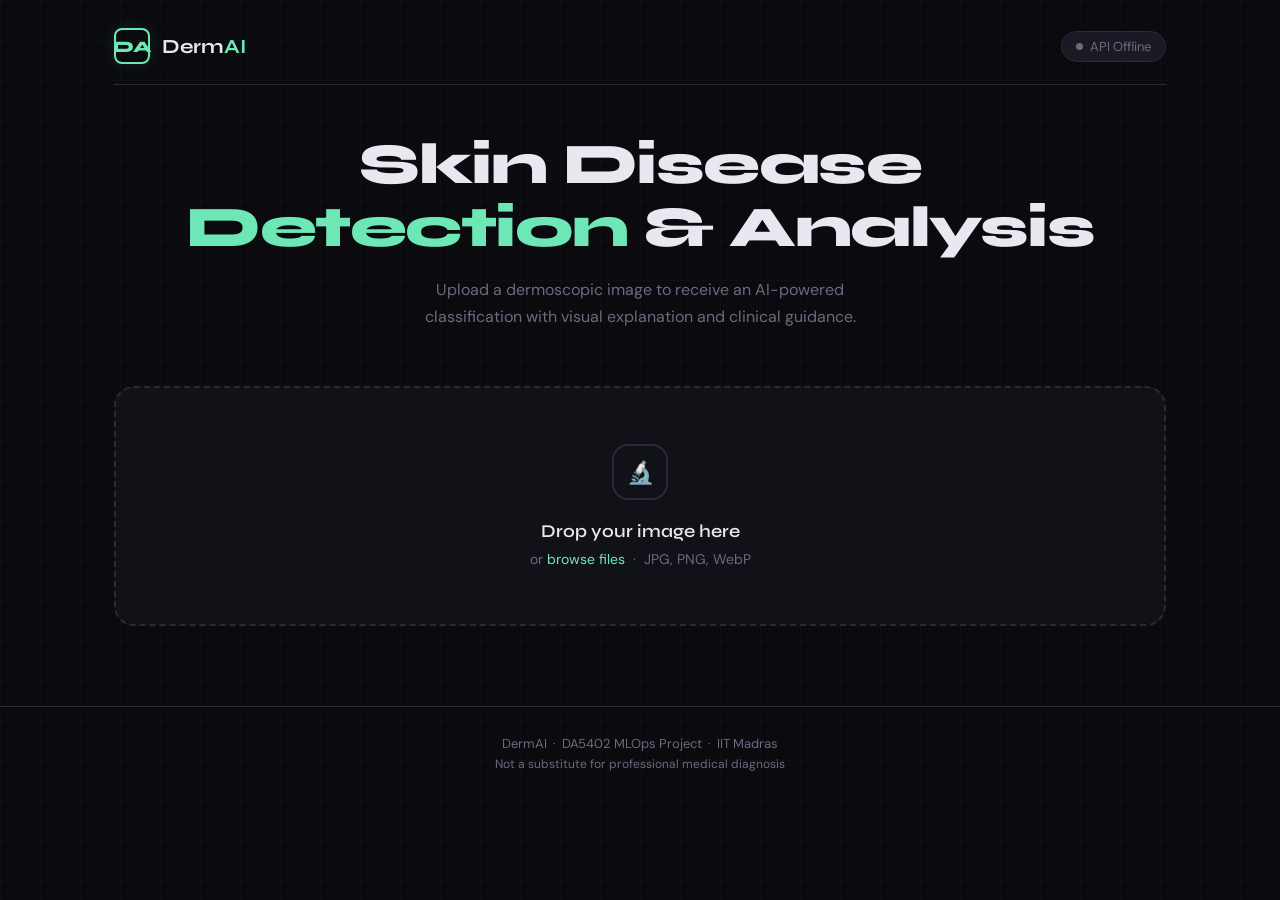
==== src/api/frontend/index.html @ e8754f30 "Added fronted + backend written with fastapi + prometheus metric setup + logic avoids mlflow served " ====
<!DOCTYPE html>
<html lang="en">
<head>
<meta charset="UTF-8"/>
<meta name="viewport" content="width=device-width, initial-scale=1.0"/>
<title>DermAI — Skin Disease Detection</title>
<link href="https://fonts.googleapis.com/css2?family=Syne:wght@400;500;600;700;800&family=DM+Sans:ital,wght@0,300;0,400;0,500;1,300&display=swap" rel="stylesheet"/>
<link rel="stylesheet" href="style.css">
</head>
<body>
<div class="container">
  <!-- header -->
  <header>
    <div class="logo">
      <div class="logo-mark">DA</div>
      <div class="logo-text">Derm<span>AI</span></div>
    </div>
    <div class="status-pill">
      <div class="status-dot" id="statusDot"></div>
      <span id="statusText">Checking...</span>
    </div>
  </header>

  <!-- hero -->
  <div class="hero">
    <h1>Skin Disease<br/><em>Detection</em> & Analysis</h1>
    <p>Upload a dermoscopic image to receive an AI-powered classification with visual explanation and clinical guidance.</p>
  </div>

  <!-- upload section -->
  <div class="upload-section" id="uploadSection">
    <div class="upload-zone" id="dropZone">
      <input type="file" id="fileInput" accept="image/*"/>
      <div class="upload-icon">🔬</div>
      <h3>Drop your image here</h3>
      <p>or <span class="browse" onclick="document.getElementById('fileInput').click()">browse files</span> &nbsp;·&nbsp; JPG, PNG, WebP</p>
    </div>

    <div class="preview-wrap" id="previewWrap">
      <img id="previewImg" class="preview-img" src="" alt="Preview"/>
      <div class="preview-info">
        <h4 id="fileName">image.jpg</h4>
        <p id="fileSize">—</p>
        <div style="display:flex;gap:10px;flex-wrap:wrap">
          <button class="btn btn-primary" id="analyzeBtn" onclick="runAnalysis()">
            <span>Analyze Image</span>
          </button>
          <button class="btn btn-ghost btn-sm" onclick="resetAll()">Clear</button>
        </div>
      </div>
    </div>
  </div>

  <!-- spinner -->
  <div class="spinner-wrap" id="spinnerWrap">
    <div class="spinner"></div>
    <p id="spinnerMsg">Running inference...</p>
  </div>

  <!-- error -->
  <div class="error-box" id="errorBox"></div>

  <!-- results -->
  <div class="results" id="results">

    <div class="results-grid">
      <!-- images -->
      <div class="card">
        <div class="card-label">Visual Explanation</div>
        <div class="img-row">
          <div class="img-box">
            <span>Original</span>
            <img id="origImg" src="" alt="Original"/>
          </div>
          <div class="img-box">
            <span>Grad-CAM</span>
            <img id="gradcamImg" src="" alt="Grad-CAM"/>
          </div>
        </div>
      </div>

      <!-- prediction -->
      <div class="card">
        <div class="card-label">Prediction</div>
        <div class="pred-class" id="predClass">—</div>
        <div id="riskBadge" class="risk-badge">—</div>
        <div class="conf-bars" id="confBars"></div>
        <div style="margin-top:16px;font-size:12px;color:var(--muted)" id="inferTime"></div>
      </div>
    </div>

    <div class="results-grid">
      <!-- symptoms -->
      <div class="card">
        <div class="card-label">Common Symptoms</div>
        <ul class="symptom-list" id="symptoms"></ul>
      </div>

      <!-- advisory -->
      <div class="card">
        <div class="card-label">Advisory & Sources</div>
        <div class="advisory-text" id="advisory"></div>
        <div class="sources" id="sources"></div>
      </div>
    </div>

    <!-- disclaimer -->
    <div class="disclaimer">
      ⚠️ <strong>Medical Disclaimer:</strong> <span id="disclaimer"></span>
    </div>

    <!-- feedback -->
    <div class="feedback-bar" id="feedbackBar">
      <p>Was this prediction helpful or accurate?</p>
      <div class="feedback-btns">
        <button class="btn-feedback" id="thumbUp"   onclick="submitFeedback('thumbs_up')">👍 Yes</button>
        <button class="btn-feedback" id="thumbDown" onclick="submitFeedback('thumbs_down')">👎 No</button>
      </div>
      <div class="feedback-thanks" id="feedbackThanks">✓ Thank you for your feedback</div>
    </div>

    <!-- reset -->
    <div class="reset-row">
      <button class="btn btn-ghost" onclick="resetAll()">← Analyze Another Image</button>
    </div>

  </div><!-- /results -->

</div><!-- /container -->

<footer>
  DermAI &nbsp;·&nbsp; DA5402 MLOps Project &nbsp;·&nbsp; IIT Madras<br/>
  <span style="font-size:12px;margin-top:4px;display:block">Not a substitute for professional medical diagnosis</span>
</footer>

<script>
const API = (window.API_URL || 'http://127.0.0.1:8000').replace(/\/$/, '');

let currentPredictionId = null;
let currentFile         = null;

// ── status check ──────────────────────────────────────────────────────────────
async function checkStatus() {
  const dot  = document.getElementById('statusDot');
  const text = document.getElementById('statusText');
  try {
    const res = await fetch(`${API}/ready`, { signal: AbortSignal.timeout(3000) });
    if (res.ok) {
      dot.className  = 'status-dot online';
      text.textContent = 'API Ready';
    } else {
      dot.className  = 'status-dot';
      text.textContent = 'Model Loading...';
    }
  } catch {
    dot.className  = 'status-dot';
    text.textContent = 'API Offline';
  }
}
checkStatus();
setInterval(checkStatus, 15000);

// ── drag & drop ───────────────────────────────────────────────────────────────
const dropZone = document.getElementById('dropZone');

dropZone.addEventListener('dragover', e => { e.preventDefault(); dropZone.classList.add('drag-over'); });
dropZone.addEventListener('dragleave', () => dropZone.classList.remove('drag-over'));
dropZone.addEventListener('drop', e => {
  e.preventDefault();
  dropZone.classList.remove('drag-over');
  const file = e.dataTransfer.files[0];
  if (file && file.type.startsWith('image/')) handleFile(file);
});
dropZone.addEventListener('click', () => document.getElementById('fileInput').click());
document.getElementById('fileInput').addEventListener('change', e => {
  if (e.target.files[0]) handleFile(e.target.files[0]);
});

function handleFile(file) {
  currentFile = file;
  const reader = new FileReader();
  reader.onload = ev => {
    document.getElementById('previewImg').src = ev.target.result;
    document.getElementById('origImg').src    = ev.target.result;
  };
  reader.readAsDataURL(file);

  document.getElementById('fileName').textContent = file.name;
  document.getElementById('fileSize').textContent = `${(file.size / 1024).toFixed(1)} KB · ${file.type}`;

  show('previewWrap', 'flex');
  hide('dropZone');
  hide('results');
  hide('errorBox');
}

// ── analysis ──────────────────────────────────────────────────────────────────
async function runAnalysis() {
  if (!currentFile) return;

  const btn = document.getElementById('analyzeBtn');
  btn.disabled = true;
  btn.querySelector('span').textContent = 'Analyzing...';

  hide('results');
  hide('errorBox');
  show('spinnerWrap', 'flex');
  spinMsg('Preprocessing image...');

  try {
    const formData = new FormData();
    formData.append('file', currentFile);

    spinMsg('Running inference...');
    const res  = await fetch(`${API}/predict`, { method: 'POST', body: formData });

    if (!res.ok) {
      const err = await res.json().catch(() => ({ detail: res.statusText }));
      throw new Error(err.detail || `Server error ${res.status}`);
    }

    spinMsg('Generating Grad-CAM...');
    const data = await res.json();

    renderResults(data);

  } catch (err) {
    showError(err.message || 'An unexpected error occurred.');
  } finally {
    hide('spinnerWrap');
    btn.disabled = false;
    btn.querySelector('span').textContent = 'Analyze Image';
  }
}

function renderResults(d) {
  currentPredictionId = d.prediction_id;

  // images
  document.getElementById('gradcamImg').src = d.gradcam_image || '';

  // prediction
  document.getElementById('predClass').textContent = d.display_name;

  const rb = document.getElementById('riskBadge');
  const icons = { HIGH: '🔴', MEDIUM: '🟡', LOW: '🟢' };
  rb.className  = `risk-badge risk-${d.risk_level}`;
  rb.textContent = `${icons[d.risk_level] || ''} ${d.risk_level} RISK`;

  // confidence bars
  const scores = Object.entries(d.all_scores).sort((a,b) => b[1]-a[1]);
  const topCls = d.predicted_class;
  document.getElementById('confBars').innerHTML = scores.map(([cls, val]) => `
    <div class="conf-row">
      <span class="cls-name">${cls}</span>
      <div class="conf-track">
        <div class="conf-fill ${cls === topCls ? 'top' : ''}" style="width:${Math.round(val*100)}%"></div>
      </div>
      <span class="conf-val">${(val*100).toFixed(1)}%</span>
    </div>`).join('');

  // inference time
  document.getElementById('inferTime').textContent =
    `Inference: ${d.inference_ms}ms · Total: ${d.total_ms}ms`;

  // symptoms
  document.getElementById('symptoms').innerHTML =
    d.symptoms.map(s => `<li>${s}</li>`).join('');

  // advisory
  document.getElementById('advisory').textContent = d.advisory;

  // sources
  document.getElementById('sources').innerHTML =
    d.sources.map(s => `<a href="${s.url}" target="_blank" class="source-link">↗ ${s.name}</a>`).join('');

  // disclaimer
  document.getElementById('disclaimer').textContent = d.disclaimer;

  // reset feedback state
  document.getElementById('thumbUp').className   = 'btn-feedback';
  document.getElementById('thumbDown').className = 'btn-feedback';
  document.getElementById('thumbUp').disabled    = false;
  document.getElementById('thumbDown').disabled  = false;
  hide('feedbackThanks');

  show('results', 'block');
  document.getElementById('results').scrollIntoView({ behavior: 'smooth', block: 'start' });
}

// ── feedback ──────────────────────────────────────────────────────────────────
async function submitFeedback(vote) {
  if (!currentPredictionId) return;

  document.getElementById('thumbUp').disabled   = true;
  document.getElementById('thumbDown').disabled = true;

  if (vote === 'thumbs_up')
    document.getElementById('thumbUp').classList.add('active-up');
  else
    document.getElementById('thumbDown').classList.add('active-down');

  try {
    await fetch(`${API}/feedback`, {
      method : 'POST',
      headers: { 'Content-Type': 'application/json' },
      body   : JSON.stringify({ prediction_id: currentPredictionId, vote }),
    });
    show('feedbackThanks', 'flex');
  } catch {
    // silent fail — feedback is non-critical
  }
}

// ── utils ─────────────────────────────────────────────────────────────────────
function resetAll() {
  currentFile         = null;
  currentPredictionId = null;
  document.getElementById('fileInput').value = '';
  show('dropZone', 'flex');
  hide('previewWrap');
  hide('spinnerWrap');
  hide('results');
  hide('errorBox');
}

function show(id, display = 'block') {
  document.getElementById(id).style.display = display;
}

function hide(id) {
  document.getElementById(id).style.display = 'none';
}

function spinMsg(msg) {
  document.getElementById('spinnerMsg').textContent = msg;
}

function showError(msg) {
  const box = document.getElementById('errorBox');
  box.textContent = `Error: ${msg}`;
  box.style.display = 'block';
}
</script>
</body>
</html>
---- src/api/frontend/style.css ----
:root {
  --bg:         #0a0a0f;
  --surface:    #111118;
  --surface2:   #1a1a24;
  --border:     #2a2a3a;
  --accent:     #6ee7b7;
  --accent2:    #34d399;
  --danger:     #f87171;
  --warn:       #fbbf24;
  --safe:       #6ee7b7;
  --text:       #e8e8f0;
  --muted:      #6b6b80;
  --glow:       rgba(110,231,183,0.12);
}

*{margin:0;padding:0;box-sizing:border-box}

body {
  background: var(--bg);
  color: var(--text);
  font-family: 'DM Sans', sans-serif;
  font-size: 15px;
  min-height: 100vh;
  overflow-x: hidden;
}

/* grid background */
body::before {
  content: '';
  position: fixed;
  inset: 0;
  background-image:
    linear-gradient(rgba(110,231,183,0.03) 1px, transparent 1px),
    linear-gradient(90deg, rgba(110,231,183,0.03) 1px, transparent 1px);
  background-size: 40px 40px;
  pointer-events: none;
  z-index: 0;
}

/* ── layout ── */
.container { max-width: 1100px; margin: 0 auto; padding: 0 24px; position: relative; z-index: 1; }

header {
  padding: 28px 0 20px;
  border-bottom: 1px solid var(--border);
  margin-bottom: 48px;
  display: flex;
  align-items: center;
  justify-content: space-between;
}

.logo {
  display: flex;
  align-items: center;
  gap: 12px;
}

.logo-mark {
  width: 36px; height: 36px;
  border: 2px solid var(--accent);
  border-radius: 8px;
  display: flex; align-items: center; justify-content: center;
  font-family: 'Syne', sans-serif;
  font-weight: 800;
  font-size: 16px;
  color: var(--accent);
  box-shadow: 0 0 16px var(--glow);
}

.logo-text {
  font-family: 'Syne', sans-serif;
  font-size: 20px;
  font-weight: 700;
  letter-spacing: -0.3px;
}

.logo-text span { color: var(--accent); }

.status-pill {
  display: flex; align-items: center; gap: 7px;
  background: var(--surface2);
  border: 1px solid var(--border);
  padding: 6px 14px;
  border-radius: 100px;
  font-size: 13px;
  color: var(--muted);
}

.status-dot {
  width: 7px; height: 7px;
  border-radius: 50%;
  background: var(--muted);
  transition: background 0.3s, box-shadow 0.3s;
}
.status-dot.online { background: var(--accent); box-shadow: 0 0 8px var(--accent); }

/* ── hero ── */
.hero {
  text-align: center;
  margin-bottom: 56px;
  animation: fadeUp 0.6s ease both;
}

.hero h1 {
  font-family: 'Syne', sans-serif;
  font-size: clamp(2rem, 5vw, 3.6rem);
  font-weight: 800;
  line-height: 1.1;
  letter-spacing: -1.5px;
  margin-bottom: 16px;
}

.hero h1 em {
  font-style: normal;
  color: var(--accent);
}

.hero p {
  color: var(--muted);
  font-size: 16px;
  max-width: 500px;
  margin: 0 auto;
  line-height: 1.7;
}

/* ── upload zone ── */
.upload-section {
  animation: fadeUp 0.6s 0.1s ease both;
}

.upload-zone {
  border: 2px dashed var(--border);
  border-radius: 20px;
  padding: 56px 32px;
  text-align: center;
  cursor: pointer;
  transition: border-color 0.25s, background 0.25s, transform 0.2s;
  position: relative;
  overflow: hidden;
  background: var(--surface);
}

.upload-zone:hover, .upload-zone.drag-over {
  border-color: var(--accent);
  background: rgba(110,231,183,0.04);
  transform: translateY(-2px);
}

.upload-zone input { display: none; }

.upload-icon {
  width: 56px; height: 56px;
  border: 2px solid var(--border);
  border-radius: 16px;
  display: flex; align-items: center; justify-content: center;
  margin: 0 auto 20px;
  font-size: 22px;
  transition: border-color 0.25s, box-shadow 0.25s;
}

.upload-zone:hover .upload-icon {
  border-color: var(--accent);
  box-shadow: 0 0 20px var(--glow);
}

.upload-zone h3 {
  font-family: 'Syne', sans-serif;
  font-size: 18px;
  font-weight: 600;
  margin-bottom: 8px;
}

.upload-zone p { color: var(--muted); font-size: 14px; }

.upload-zone .browse { color: var(--accent); cursor: pointer; }

/* preview strip */
.preview-wrap {
  display: none;
  gap: 16px;
  align-items: flex-start;
  padding: 20px;
  background: var(--surface);
  border: 1px solid var(--border);
  border-radius: 20px;
}

.preview-img {
  width: 140px; height: 140px;
  object-fit: cover;
  border-radius: 12px;
  flex-shrink: 0;
}

.preview-info { flex: 1; }
.preview-info h4 { font-family: 'Syne', sans-serif; font-size: 15px; font-weight: 600; margin-bottom: 4px; }
.preview-info p  { color: var(--muted); font-size: 13px; margin-bottom: 16px; }

.btn {
  display: inline-flex; align-items: center; gap: 8px;
  padding: 10px 22px;
  border-radius: 10px;
  border: none; cursor: pointer;
  font-family: 'DM Sans', sans-serif;
  font-size: 14px; font-weight: 500;
  transition: all 0.2s;
}

.btn-primary {
  background: var(--accent);
  color: #0a0a0f;
}
.btn-primary:hover { background: var(--accent2); transform: translateY(-1px); box-shadow: 0 4px 16px rgba(110,231,183,0.3); }
.btn-primary:disabled { opacity: 0.5; cursor: not-allowed; transform: none; }

.btn-ghost {
  background: transparent;
  border: 1px solid var(--border);
  color: var(--muted);
}
.btn-ghost:hover { border-color: var(--text); color: var(--text); }

.btn-sm { padding: 7px 14px; font-size: 13px; }

/* ── spinner ── */
.spinner-wrap {
  display: none;
  flex-direction: column;
  align-items: center;
  gap: 16px;
  padding: 48px;
  background: var(--surface);
  border: 1px solid var(--border);
  border-radius: 20px;
}

.spinner {
  width: 44px; height: 44px;
  border: 3px solid var(--border);
  border-top-color: var(--accent);
  border-radius: 50%;
  animation: spin 0.8s linear infinite;
}

.spinner-wrap p { color: var(--muted); font-size: 14px; }

/* ── results ── */
.results {
  display: none;
  animation: fadeUp 0.4s ease both;
}

.results-grid {
  display: grid;
  grid-template-columns: 1fr 1fr;
  gap: 20px;
  margin-bottom: 20px;
}

@media (max-width: 700px) { .results-grid { grid-template-columns: 1fr; } }

.card {
  background: var(--surface);
  border: 1px solid var(--border);
  border-radius: 16px;
  padding: 24px;
}

.card-label {
  font-size: 11px;
  font-weight: 500;
  letter-spacing: 1.2px;
  text-transform: uppercase;
  color: var(--muted);
  margin-bottom: 16px;
}

/* image comparison */
.img-row {
  display: grid;
  grid-template-columns: 1fr 1fr;
  gap: 12px;
}

.img-box { text-align: center; }
.img-box span {
  display: block;
  font-size: 12px;
  color: var(--muted);
  margin-bottom: 8px;
  letter-spacing: 0.5px;
}

.img-box img {
  width: 100%;
  aspect-ratio: 1;
  object-fit: cover;
  border-radius: 10px;
  border: 1px solid var(--border);
}

/* prediction card */
.pred-class {
  font-family: 'Syne', sans-serif;
  font-size: 26px;
  font-weight: 800;
  letter-spacing: -0.5px;
  margin-bottom: 6px;
}

.risk-badge {
  display: inline-flex; align-items: center; gap: 6px;
  padding: 4px 12px;
  border-radius: 100px;
  font-size: 12px;
  font-weight: 500;
  margin-bottom: 20px;
}
.risk-HIGH   { background: rgba(248,113,113,0.12); color: var(--danger); border: 1px solid rgba(248,113,113,0.25); }
.risk-MEDIUM { background: rgba(251,191,36,0.12);  color: var(--warn);   border: 1px solid rgba(251,191,36,0.25); }
.risk-LOW    { background: rgba(110,231,183,0.12); color: var(--safe);   border: 1px solid rgba(110,231,183,0.25); }

/* confidence bars */
.conf-bars { display: flex; flex-direction: column; gap: 8px; }

.conf-row {
  display: grid;
  grid-template-columns: 60px 1fr 44px;
  gap: 10px;
  align-items: center;
  font-size: 13px;
}

.conf-row .cls-name { color: var(--muted); text-align: right; }

.conf-track {
  height: 6px;
  background: var(--surface2);
  border-radius: 3px;
  overflow: hidden;
}

.conf-fill {
  height: 100%;
  border-radius: 3px;
  background: var(--border);
  transition: width 0.6s cubic-bezier(.23,1,.32,1);
}
.conf-fill.top { background: var(--accent); box-shadow: 0 0 8px rgba(110,231,183,0.4); }

.conf-row .conf-val { color: var(--muted); font-size: 12px; }

/* symptoms + advisory */
.symptom-list {
  list-style: none;
  display: flex; flex-direction: column; gap: 8px;
}

.symptom-list li {
  display: flex; align-items: flex-start; gap: 10px;
  font-size: 14px;
  color: var(--text);
  line-height: 1.5;
}

.symptom-list li::before {
  content: '→';
  color: var(--accent);
  font-size: 12px;
  margin-top: 2px;
  flex-shrink: 0;
}

.advisory-text {
  font-size: 14px;
  color: var(--text);
  line-height: 1.7;
  padding: 16px;
  background: var(--surface2);
  border-radius: 10px;
  border-left: 3px solid var(--accent);
  margin-bottom: 16px;
}

.sources {
  display: flex; flex-wrap: wrap; gap: 8px;
}

.source-link {
  display: inline-flex; align-items: center; gap: 6px;
  padding: 5px 12px;
  background: var(--surface2);
  border: 1px solid var(--border);
  border-radius: 8px;
  text-decoration: none;
  color: var(--muted);
  font-size: 13px;
  transition: all 0.2s;
}
.source-link:hover { color: var(--accent); border-color: var(--accent); }

/* disclaimer */
.disclaimer {
  background: rgba(251,191,36,0.06);
  border: 1px solid rgba(251,191,36,0.2);
  border-radius: 12px;
  padding: 14px 18px;
  font-size: 13px;
  color: var(--warn);
  line-height: 1.6;
  margin-bottom: 20px;
}

/* feedback */
.feedback-bar {
  display: flex; align-items: center; gap: 12px;
  padding: 20px 24px;
  background: var(--surface);
  border: 1px solid var(--border);
  border-radius: 16px;
  margin-bottom: 20px;
  flex-wrap: wrap;
}

.feedback-bar p { flex: 1; font-size: 14px; color: var(--muted); min-width: 180px; }

.feedback-btns { display: flex; gap: 10px; }

.btn-feedback {
  display: flex; align-items: center; gap: 7px;
  padding: 9px 18px;
  border-radius: 10px;
  border: 1px solid var(--border);
  background: transparent;
  color: var(--muted);
  font-family: 'DM Sans', sans-serif;
  font-size: 14px;
  cursor: pointer;
  transition: all 0.2s;
}
.btn-feedback:hover { border-color: var(--text); color: var(--text); }
.btn-feedback.active-up   { background: rgba(110,231,183,0.1); border-color: var(--accent); color: var(--accent); }
.btn-feedback.active-down { background: rgba(248,113,113,0.1); border-color: var(--danger);  color: var(--danger); }
.btn-feedback:disabled { opacity: 0.4; cursor: not-allowed; }

.feedback-thanks {
  display: none;
  color: var(--accent);
  font-size: 13px;
  align-items: center;
  gap: 6px;
}

/* reset button */
.reset-row { display: flex; justify-content: center; margin-top: 8px; }

/* ── error ── */
.error-box {
  display: none;
  background: rgba(248,113,113,0.07);
  border: 1px solid rgba(248,113,113,0.25);
  border-radius: 14px;
  padding: 20px 24px;
  color: var(--danger);
  font-size: 14px;
  line-height: 1.6;
}

/* ── animations ── */
@keyframes fadeUp {
  from { opacity: 0; transform: translateY(16px); }
  to   { opacity: 1; transform: translateY(0); }
}

@keyframes spin { to { transform: rotate(360deg); } }

/* ── footer ── */
footer {
  margin-top: 80px;
  padding: 28px 0;
  border-top: 1px solid var(--border);
  text-align: center;
  color: var(--muted);
  font-size: 13px;
}
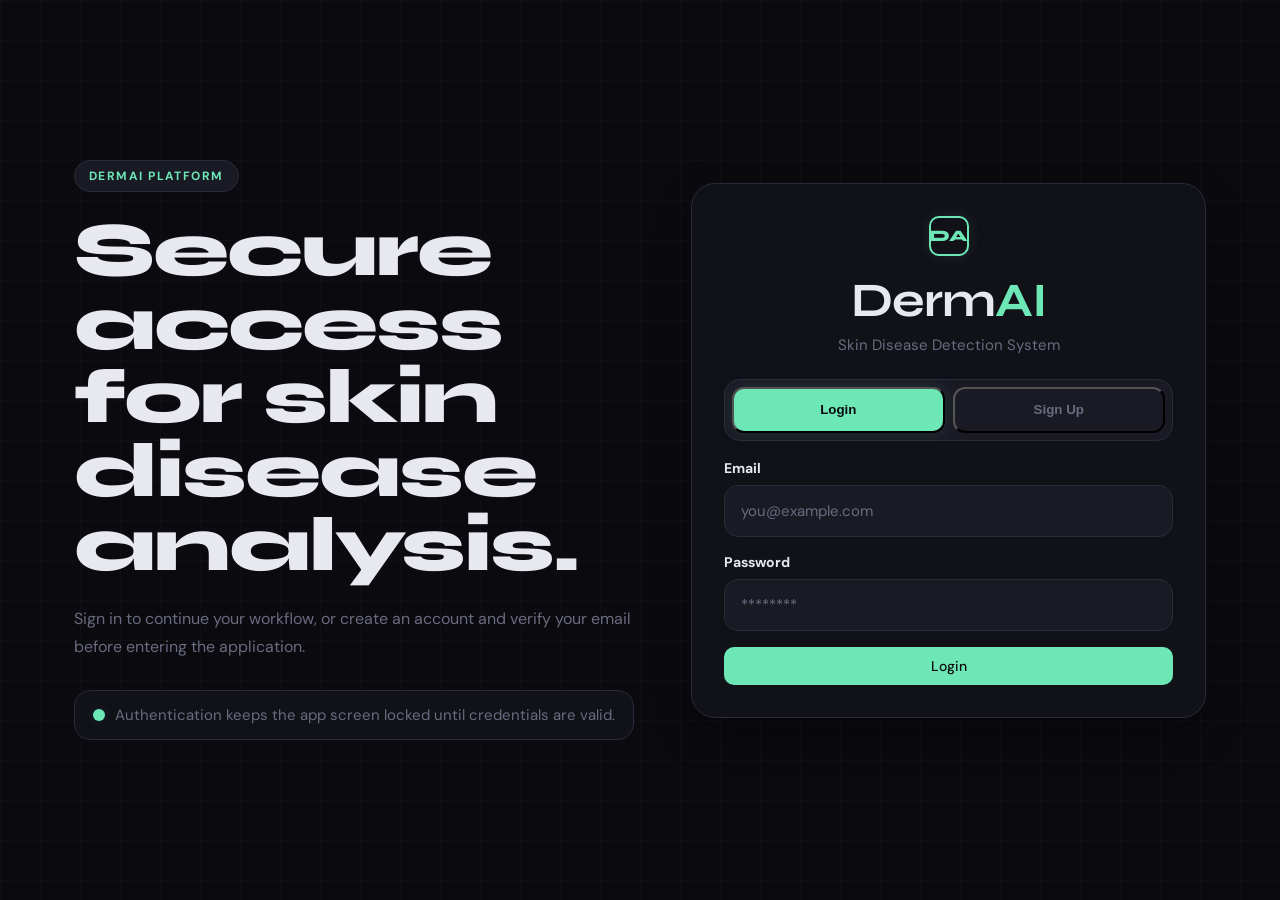
==== commit 4a9fd12c: "Add mongodb | SCHEMAS | User authentication | UI/UX for DERMAI | API testing | Metrics for DB | Metr" ====
--- a/src/api/frontend/index.html
+++ b/src/api/frontend/index.html
@@ -1,346 +1,129 @@
 <!DOCTYPE html>
 <html lang="en">
 <head>
-<meta charset="UTF-8"/>
-<meta name="viewport" content="width=device-width, initial-scale=1.0"/>
-<title>DermAI — Skin Disease Detection</title>
-<link href="https://fonts.googleapis.com/css2?family=Syne:wght@400;500;600;700;800&family=DM+Sans:ital,wght@0,300;0,400;0,500;1,300&display=swap" rel="stylesheet"/>
-<link rel="stylesheet" href="style.css">
+  <meta charset="UTF-8">
+  <meta name="viewport" content="width=device-width, initial-scale=1.0">
+  <title>DermAI - Skin Disease Detection</title>
+  <link rel="preconnect" href="https://fonts.googleapis.com">
+  <link rel="preconnect" href="https://fonts.gstatic.com" crossorigin>
+  <link href="https://fonts.googleapis.com/css2?family=Syne:wght@400;600;700;800&family=DM+Sans:wght@300;400;500;700&display=swap" rel="stylesheet">
+  <link rel="stylesheet" href="style.css">
+  <link rel="stylesheet" href="login_style.css">
 </head>
 <body>
-<div class="container">
-  <!-- header -->
-  <header>
-    <div class="logo">
-      <div class="logo-mark">DA</div>
-      <div class="logo-text">Derm<span>AI</span></div>
-    </div>
-    <div class="status-pill">
-      <div class="status-dot" id="statusDot"></div>
-      <span id="statusText">Checking...</span>
-    </div>
-  </header>
+  <div class="container">
+    <header>
+      <div class="logo">
+        <div class="logo-mark">DA</div>
+        <div class="logo-text">Derm<span>AI</span></div>
+      </div>
+      <div class="header-actions">
+        <div class="status-pill">
+          <div class="status-dot" id="statusDot"></div>
+          <span id="statusText">Checking...</span>
+        </div>
+        <button class="btn btn-ghost btn-sm" id="logoutBtn" type="button">Logout</button>
+      </div>
+    </header>
 
-  <!-- hero -->
-  <div class="hero">
-    <h1>Skin Disease<br/><em>Detection</em> & Analysis</h1>
-    <p>Upload a dermoscopic image to receive an AI-powered classification with visual explanation and clinical guidance.</p>
-  </div>
-
-  <!-- upload section -->
-  <div class="upload-section" id="uploadSection">
-    <div class="upload-zone" id="dropZone">
-      <input type="file" id="fileInput" accept="image/*"/>
-      <div class="upload-icon">🔬</div>
-      <h3>Drop your image here</h3>
-      <p>or <span class="browse" onclick="document.getElementById('fileInput').click()">browse files</span> &nbsp;·&nbsp; JPG, PNG, WebP</p>
+    <div class="hero">
+      <h1>Skin Disease<br><em>Detection</em> & Analysis</h1>
+      <p>Upload a dermoscopic image to receive an AI-powered classification with visual explanation and clinical guidance.</p>
     </div>
 
-    <div class="preview-wrap" id="previewWrap">
-      <img id="previewImg" class="preview-img" src="" alt="Preview"/>
-      <div class="preview-info">
-        <h4 id="fileName">image.jpg</h4>
-        <p id="fileSize">—</p>
-        <div style="display:flex;gap:10px;flex-wrap:wrap">
-          <button class="btn btn-primary" id="analyzeBtn" onclick="runAnalysis()">
-            <span>Analyze Image</span>
-          </button>
-          <button class="btn btn-ghost btn-sm" onclick="resetAll()">Clear</button>
+    <div class="upload-section" id="uploadSection">
+      <div class="upload-zone" id="dropZone">
+        <input type="file" id="fileInput" accept="image/*">
+        <div class="upload-icon">Scan</div>
+        <h3>Drop your image here</h3>
+        <p>or <span class="browse" id="browseTrigger">browse files</span> - JPG, PNG, WebP</p>
+      </div>
+
+      <div class="preview-wrap" id="previewWrap">
+        <img id="previewImg" class="preview-img" src="" alt="Preview">
+        <div class="preview-info">
+          <h4 id="fileName">image.jpg</h4>
+          <p id="fileSize">-</p>
+          <div class="button-row">
+            <button class="btn btn-primary" id="analyzeBtn" type="button">
+              <span>Analyze Image</span>
+            </button>
+            <button class="btn btn-ghost btn-sm" id="clearBtn" type="button">Clear</button>
+          </div>
         </div>
+      </div>
+    </div>
+
+    <div class="spinner-wrap" id="spinnerWrap">
+      <div class="spinner"></div>
+      <p id="spinnerMsg">Running inference...</p>
+    </div>
+
+    <div class="error-box" id="errorBox"></div>
+
+    <div class="results" id="results">
+      <div class="results-grid">
+        <div class="card app-card">
+          <div class="card-label">Visual Explanation</div>
+          <div class="img-row">
+            <div class="img-box">
+              <span>Original</span>
+              <img id="origImg" src="" alt="Original">
+            </div>
+            <div class="img-box">
+              <span>Grad-CAM</span>
+              <img id="gradcamImg" src="" alt="Grad-CAM">
+            </div>
+          </div>
+        </div>
+
+        <div class="card app-card">
+          <div class="card-label">Prediction</div>
+          <div class="pred-class" id="predClass">-</div>
+          <div id="riskBadge" class="risk-badge">-</div>
+          <div class="conf-bars" id="confBars"></div>
+          <div class="infer-time" id="inferTime"></div>
+        </div>
+      </div>
+
+      <div class="results-grid">
+        <div class="card app-card">
+          <div class="card-label">Common Symptoms</div>
+          <ul class="symptom-list" id="symptoms"></ul>
+        </div>
+
+        <div class="card app-card">
+          <div class="card-label">Advisory & Sources</div>
+          <div class="advisory-text" id="advisory"></div>
+          <div class="sources" id="sources"></div>
+        </div>
+      </div>
+
+      <div class="disclaimer">
+        <strong>Medical Disclaimer:</strong> <span id="disclaimer"></span>
+      </div>
+
+      <div class="feedback-bar" id="feedbackBar">
+        <p>Was this prediction helpful or accurate?</p>
+        <div class="feedback-btns">
+          <button class="btn-feedback" id="thumbUp" type="button">Yes</button>
+          <button class="btn-feedback" id="thumbDown" type="button">No</button>
+        </div>
+        <div class="feedback-thanks" id="feedbackThanks">Thank you for your feedback.</div>
+      </div>
+
+      <div class="reset-row">
+        <button class="btn btn-ghost" id="resetBtn" type="button">Analyze Another Image</button>
       </div>
     </div>
   </div>
 
-  <!-- spinner -->
-  <div class="spinner-wrap" id="spinnerWrap">
-    <div class="spinner"></div>
-    <p id="spinnerMsg">Running inference...</p>
-  </div>
+  <footer>
+    DermAI - DA5402 MLOps Project - IIT Madras
+    <span>Not a substitute for professional medical diagnosis</span>
+  </footer>
 
-  <!-- error -->
-  <div class="error-box" id="errorBox"></div>
-
-  <!-- results -->
-  <div class="results" id="results">
-
-    <div class="results-grid">
-      <!-- images -->
-      <div class="card">
-        <div class="card-label">Visual Explanation</div>
-        <div class="img-row">
-          <div class="img-box">
-            <span>Original</span>
-            <img id="origImg" src="" alt="Original"/>
-          </div>
-          <div class="img-box">
-            <span>Grad-CAM</span>
-            <img id="gradcamImg" src="" alt="Grad-CAM"/>
-          </div>
-        </div>
-      </div>
-
-      <!-- prediction -->
-      <div class="card">
-        <div class="card-label">Prediction</div>
-        <div class="pred-class" id="predClass">—</div>
-        <div id="riskBadge" class="risk-badge">—</div>
-        <div class="conf-bars" id="confBars"></div>
-        <div style="margin-top:16px;font-size:12px;color:var(--muted)" id="inferTime"></div>
-      </div>
-    </div>
-
-    <div class="results-grid">
-      <!-- symptoms -->
-      <div class="card">
-        <div class="card-label">Common Symptoms</div>
-        <ul class="symptom-list" id="symptoms"></ul>
-      </div>
-
-      <!-- advisory -->
-      <div class="card">
-        <div class="card-label">Advisory & Sources</div>
-        <div class="advisory-text" id="advisory"></div>
-        <div class="sources" id="sources"></div>
-      </div>
-    </div>
-
-    <!-- disclaimer -->
-    <div class="disclaimer">
-      ⚠️ <strong>Medical Disclaimer:</strong> <span id="disclaimer"></span>
-    </div>
-
-    <!-- feedback -->
-    <div class="feedback-bar" id="feedbackBar">
-      <p>Was this prediction helpful or accurate?</p>
-      <div class="feedback-btns">
-        <button class="btn-feedback" id="thumbUp"   onclick="submitFeedback('thumbs_up')">👍 Yes</button>
-        <button class="btn-feedback" id="thumbDown" onclick="submitFeedback('thumbs_down')">👎 No</button>
-      </div>
-      <div class="feedback-thanks" id="feedbackThanks">✓ Thank you for your feedback</div>
-    </div>
-
-    <!-- reset -->
-    <div class="reset-row">
-      <button class="btn btn-ghost" onclick="resetAll()">← Analyze Another Image</button>
-    </div>
-
-  </div><!-- /results -->
-
-</div><!-- /container -->
-
-<footer>
-  DermAI &nbsp;·&nbsp; DA5402 MLOps Project &nbsp;·&nbsp; IIT Madras<br/>
-  <span style="font-size:12px;margin-top:4px;display:block">Not a substitute for professional medical diagnosis</span>
-</footer>
-
-<script>
-const API = (window.API_URL || 'http://127.0.0.1:8000').replace(/\/$/, '');
-
-let currentPredictionId = null;
-let currentFile         = null;
-
-// ── status check ──────────────────────────────────────────────────────────────
-async function checkStatus() {
-  const dot  = document.getElementById('statusDot');
-  const text = document.getElementById('statusText');
-  try {
-    const res = await fetch(`${API}/ready`, { signal: AbortSignal.timeout(3000) });
-    if (res.ok) {
-      dot.className  = 'status-dot online';
-      text.textContent = 'API Ready';
-    } else {
-      dot.className  = 'status-dot';
-      text.textContent = 'Model Loading...';
-    }
-  } catch {
-    dot.className  = 'status-dot';
-    text.textContent = 'API Offline';
-  }
-}
-checkStatus();
-setInterval(checkStatus, 15000);
-
-// ── drag & drop ───────────────────────────────────────────────────────────────
-const dropZone = document.getElementById('dropZone');
-
-dropZone.addEventListener('dragover', e => { e.preventDefault(); dropZone.classList.add('drag-over'); });
-dropZone.addEventListener('dragleave', () => dropZone.classList.remove('drag-over'));
-dropZone.addEventListener('drop', e => {
-  e.preventDefault();
-  dropZone.classList.remove('drag-over');
-  const file = e.dataTransfer.files[0];
-  if (file && file.type.startsWith('image/')) handleFile(file);
-});
-dropZone.addEventListener('click', () => document.getElementById('fileInput').click());
-document.getElementById('fileInput').addEventListener('change', e => {
-  if (e.target.files[0]) handleFile(e.target.files[0]);
-});
-
-function handleFile(file) {
-  currentFile = file;
-  const reader = new FileReader();
-  reader.onload = ev => {
-    document.getElementById('previewImg').src = ev.target.result;
-    document.getElementById('origImg').src    = ev.target.result;
-  };
-  reader.readAsDataURL(file);
-
-  document.getElementById('fileName').textContent = file.name;
-  document.getElementById('fileSize').textContent = `${(file.size / 1024).toFixed(1)} KB · ${file.type}`;
-
-  show('previewWrap', 'flex');
-  hide('dropZone');
-  hide('results');
-  hide('errorBox');
-}
-
-// ── analysis ──────────────────────────────────────────────────────────────────
-async function runAnalysis() {
-  if (!currentFile) return;
-
-  const btn = document.getElementById('analyzeBtn');
-  btn.disabled = true;
-  btn.querySelector('span').textContent = 'Analyzing...';
-
-  hide('results');
-  hide('errorBox');
-  show('spinnerWrap', 'flex');
-  spinMsg('Preprocessing image...');
-
-  try {
-    const formData = new FormData();
-    formData.append('file', currentFile);
-
-    spinMsg('Running inference...');
-    const res  = await fetch(`${API}/predict`, { method: 'POST', body: formData });
-
-    if (!res.ok) {
-      const err = await res.json().catch(() => ({ detail: res.statusText }));
-      throw new Error(err.detail || `Server error ${res.status}`);
-    }
-
-    spinMsg('Generating Grad-CAM...');
-    const data = await res.json();
-
-    renderResults(data);
-
-  } catch (err) {
-    showError(err.message || 'An unexpected error occurred.');
-  } finally {
-    hide('spinnerWrap');
-    btn.disabled = false;
-    btn.querySelector('span').textContent = 'Analyze Image';
-  }
-}
-
-function renderResults(d) {
-  currentPredictionId = d.prediction_id;
-
-  // images
-  document.getElementById('gradcamImg').src = d.gradcam_image || '';
-
-  // prediction
-  document.getElementById('predClass').textContent = d.display_name;
-
-  const rb = document.getElementById('riskBadge');
-  const icons = { HIGH: '🔴', MEDIUM: '🟡', LOW: '🟢' };
-  rb.className  = `risk-badge risk-${d.risk_level}`;
-  rb.textContent = `${icons[d.risk_level] || ''} ${d.risk_level} RISK`;
-
-  // confidence bars
-  const scores = Object.entries(d.all_scores).sort((a,b) => b[1]-a[1]);
-  const topCls = d.predicted_class;
-  document.getElementById('confBars').innerHTML = scores.map(([cls, val]) => `
-    <div class="conf-row">
-      <span class="cls-name">${cls}</span>
-      <div class="conf-track">
-        <div class="conf-fill ${cls === topCls ? 'top' : ''}" style="width:${Math.round(val*100)}%"></div>
-      </div>
-      <span class="conf-val">${(val*100).toFixed(1)}%</span>
-    </div>`).join('');
-
-  // inference time
-  document.getElementById('inferTime').textContent =
-    `Inference: ${d.inference_ms}ms · Total: ${d.total_ms}ms`;
-
-  // symptoms
-  document.getElementById('symptoms').innerHTML =
-    d.symptoms.map(s => `<li>${s}</li>`).join('');
-
-  // advisory
-  document.getElementById('advisory').textContent = d.advisory;
-
-  // sources
-  document.getElementById('sources').innerHTML =
-    d.sources.map(s => `<a href="${s.url}" target="_blank" class="source-link">↗ ${s.name}</a>`).join('');
-
-  // disclaimer
-  document.getElementById('disclaimer').textContent = d.disclaimer;
-
-  // reset feedback state
-  document.getElementById('thumbUp').className   = 'btn-feedback';
-  document.getElementById('thumbDown').className = 'btn-feedback';
-  document.getElementById('thumbUp').disabled    = false;
-  document.getElementById('thumbDown').disabled  = false;
-  hide('feedbackThanks');
-
-  show('results', 'block');
-  document.getElementById('results').scrollIntoView({ behavior: 'smooth', block: 'start' });
-}
-
-// ── feedback ──────────────────────────────────────────────────────────────────
-async function submitFeedback(vote) {
-  if (!currentPredictionId) return;
-
-  document.getElementById('thumbUp').disabled   = true;
-  document.getElementById('thumbDown').disabled = true;
-
-  if (vote === 'thumbs_up')
-    document.getElementById('thumbUp').classList.add('active-up');
-  else
-    document.getElementById('thumbDown').classList.add('active-down');
-
-  try {
-    await fetch(`${API}/feedback`, {
-      method : 'POST',
-      headers: { 'Content-Type': 'application/json' },
-      body   : JSON.stringify({ prediction_id: currentPredictionId, vote }),
-    });
-    show('feedbackThanks', 'flex');
-  } catch {
-    // silent fail — feedback is non-critical
-  }
-}
-
-// ── utils ─────────────────────────────────────────────────────────────────────
-function resetAll() {
-  currentFile         = null;
-  currentPredictionId = null;
-  document.getElementById('fileInput').value = '';
-  show('dropZone', 'flex');
-  hide('previewWrap');
-  hide('spinnerWrap');
-  hide('results');
-  hide('errorBox');
-}
-
-function show(id, display = 'block') {
-  document.getElementById(id).style.display = display;
-}
-
-function hide(id) {
-  document.getElementById(id).style.display = 'none';
-}
-
-function spinMsg(msg) {
-  document.getElementById('spinnerMsg').textContent = msg;
-}
-
-function showError(msg) {
-  const box = document.getElementById('errorBox');
-  box.textContent = `Error: ${msg}`;
-  box.style.display = 'block';
-}
-</script>
+  <script src="config.js"></script>
+  <script src="app.js"></script>
 </body>
 </html>
--- a/src/api/frontend/style.css
+++ b/src/api/frontend/style.css
@@ -1,44 +1,52 @@
 :root {
-  --bg:         #0a0a0f;
-  --surface:    #111118;
-  --surface2:   #1a1a24;
-  --border:     #2a2a3a;
-  --accent:     #6ee7b7;
-  --accent2:    #34d399;
-  --danger:     #f87171;
-  --warn:       #fbbf24;
-  --safe:       #6ee7b7;
-  --text:       #e8e8f0;
-  --muted:      #6b6b80;
-  --glow:       rgba(110,231,183,0.12);
-}
-
-*{margin:0;padding:0;box-sizing:border-box}
+  --bg: #0a0a0f;
+  --surface: #111118;
+  --surface2: #1a1a24;
+  --border: #2a2a3a;
+  --accent: #6ee7b7;
+  --accent2: #34d399;
+  --danger: #f87171;
+  --warn: #fbbf24;
+  --safe: #6ee7b7;
+  --text: #e8e8f0;
+  --muted: #6b6b80;
+  --glow: rgba(110, 231, 183, 0.12);
+}
+
+* {
+  margin: 0;
+  padding: 0;
+  box-sizing: border-box;
+}
 
 body {
   background: var(--bg);
   color: var(--text);
-  font-family: 'DM Sans', sans-serif;
+  font-family: "DM Sans", sans-serif;
   font-size: 15px;
   min-height: 100vh;
   overflow-x: hidden;
 }
 
-/* grid background */
 body::before {
-  content: '';
+  content: "";
   position: fixed;
   inset: 0;
   background-image:
-    linear-gradient(rgba(110,231,183,0.03) 1px, transparent 1px),
-    linear-gradient(90deg, rgba(110,231,183,0.03) 1px, transparent 1px);
+    linear-gradient(rgba(110, 231, 183, 0.03) 1px, transparent 1px),
+    linear-gradient(90deg, rgba(110, 231, 183, 0.03) 1px, transparent 1px);
   background-size: 40px 40px;
   pointer-events: none;
   z-index: 0;
 }
 
-/* ── layout ── */
-.container { max-width: 1100px; margin: 0 auto; padding: 0 24px; position: relative; z-index: 1; }
+.container {
+  max-width: 1100px;
+  margin: 0 auto;
+  padding: 0 24px;
+  position: relative;
+  z-index: 1;
+}
 
 header {
   padding: 28px 0 20px;
@@ -47,6 +55,7 @@
   display: flex;
   align-items: center;
   justify-content: space-between;
+  gap: 16px;
 }
 
 .logo {
@@ -55,29 +64,53 @@
   gap: 12px;
 }
 
-.logo-mark {
-  width: 36px; height: 36px;
+.header-actions {
+  display: flex;
+  align-items: center;
+  gap: 12px;
+}
+
+.logo-mark,
+.brand-mark {
+  width: 40px;
+  height: 40px;
   border: 2px solid var(--accent);
-  border-radius: 8px;
-  display: flex; align-items: center; justify-content: center;
-  font-family: 'Syne', sans-serif;
+  border-radius: 10px;
+  display: flex;
+  align-items: center;
+  justify-content: center;
+  font-family: "Syne", sans-serif;
   font-weight: 800;
   font-size: 16px;
   color: var(--accent);
   box-shadow: 0 0 16px var(--glow);
 }
 
+.logo-text,
+.brand h1,
+.hero h1,
+.preview-info h4,
+.pred-class,
+.upload-zone h3 {
+  font-family: "Syne", sans-serif;
+}
+
 .logo-text {
-  font-family: 'Syne', sans-serif;
   font-size: 20px;
   font-weight: 700;
   letter-spacing: -0.3px;
 }
 
-.logo-text span { color: var(--accent); }
+.logo-text span,
+.brand span,
+.hero h1 em {
+  color: var(--accent);
+}
 
 .status-pill {
-  display: flex; align-items: center; gap: 7px;
+  display: flex;
+  align-items: center;
+  gap: 7px;
   background: var(--surface2);
   border: 1px solid var(--border);
   padding: 6px 14px;
@@ -87,14 +120,18 @@
 }
 
 .status-dot {
-  width: 7px; height: 7px;
+  width: 7px;
+  height: 7px;
   border-radius: 50%;
   background: var(--muted);
   transition: background 0.3s, box-shadow 0.3s;
 }
-.status-dot.online { background: var(--accent); box-shadow: 0 0 8px var(--accent); }
-
-/* ── hero ── */
+
+.status-dot.online {
+  background: var(--accent);
+  box-shadow: 0 0 8px var(--accent);
+}
+
 .hero {
   text-align: center;
   margin-bottom: 56px;
@@ -102,7 +139,6 @@
 }
 
 .hero h1 {
-  font-family: 'Syne', sans-serif;
   font-size: clamp(2rem, 5vw, 3.6rem);
   font-weight: 800;
   line-height: 1.1;
@@ -112,7 +148,6 @@
 
 .hero h1 em {
   font-style: normal;
-  color: var(--accent);
 }
 
 .hero p {
@@ -123,7 +158,6 @@
   line-height: 1.7;
 }
 
-/* ── upload zone ── */
 .upload-section {
   animation: fadeUp 0.6s 0.1s ease both;
 }
@@ -140,21 +174,31 @@
   background: var(--surface);
 }
 
-.upload-zone:hover, .upload-zone.drag-over {
+.upload-zone:hover,
+.upload-zone.drag-over {
   border-color: var(--accent);
-  background: rgba(110,231,183,0.04);
+  background: rgba(110, 231, 183, 0.04);
   transform: translateY(-2px);
 }
 
-.upload-zone input { display: none; }
+#fileInput {
+  display: none;
+}
 
 .upload-icon {
-  width: 56px; height: 56px;
+  width: 56px;
+  height: 56px;
   border: 2px solid var(--border);
   border-radius: 16px;
-  display: flex; align-items: center; justify-content: center;
+  display: flex;
+  align-items: center;
+  justify-content: center;
   margin: 0 auto 20px;
-  font-size: 22px;
+  font-size: 14px;
+  font-weight: 700;
+  letter-spacing: 0.12em;
+  text-transform: uppercase;
+  color: var(--accent);
   transition: border-color 0.25s, box-shadow 0.25s;
 }
 
@@ -164,17 +208,21 @@
 }
 
 .upload-zone h3 {
-  font-family: 'Syne', sans-serif;
   font-size: 18px;
   font-weight: 600;
   margin-bottom: 8px;
 }
 
-.upload-zone p { color: var(--muted); font-size: 14px; }
-
-.upload-zone .browse { color: var(--accent); cursor: pointer; }
-
-/* preview strip */
+.upload-zone p {
+  color: var(--muted);
+  font-size: 14px;
+}
+
+.browse {
+  color: var(--accent);
+  cursor: pointer;
+}
+
 .preview-wrap {
   display: none;
   gap: 16px;
@@ -186,43 +234,100 @@
 }
 
 .preview-img {
-  width: 140px; height: 140px;
+  width: 140px;
+  height: 140px;
   object-fit: cover;
   border-radius: 12px;
   flex-shrink: 0;
-}
-
-.preview-info { flex: 1; }
-.preview-info h4 { font-family: 'Syne', sans-serif; font-size: 15px; font-weight: 600; margin-bottom: 4px; }
-.preview-info p  { color: var(--muted); font-size: 13px; margin-bottom: 16px; }
+  border: 1px solid var(--border);
+}
+
+.preview-info {
+  flex: 1;
+}
+
+.preview-info h4 {
+  font-size: 15px;
+  font-weight: 600;
+  margin-bottom: 4px;
+}
+
+.preview-info p,
+.infer-time,
+footer,
+.card-label {
+  color: var(--muted);
+}
+
+.preview-info p {
+  font-size: 13px;
+  margin-bottom: 16px;
+}
+
+.button-row,
+.feedback-btns,
+.reset-row,
+.sources,
+.img-row {
+  display: flex;
+  gap: 12px;
+}
 
 .btn {
-  display: inline-flex; align-items: center; gap: 8px;
+  display: inline-flex;
+  align-items: center;
+  justify-content: center;
+  gap: 8px;
   padding: 10px 22px;
   border-radius: 10px;
-  border: none; cursor: pointer;
-  font-family: 'DM Sans', sans-serif;
-  font-size: 14px; font-weight: 500;
+  border: none;
+  cursor: pointer;
+  font-family: "DM Sans", sans-serif;
+  font-size: 14px;
+  font-weight: 500;
   transition: all 0.2s;
 }
 
-.btn-primary {
+.btn-primary,
+.btn:not(.btn-ghost):not(.btn-secondary) {
   background: var(--accent);
   color: #0a0a0f;
 }
-.btn-primary:hover { background: var(--accent2); transform: translateY(-1px); box-shadow: 0 4px 16px rgba(110,231,183,0.3); }
-.btn-primary:disabled { opacity: 0.5; cursor: not-allowed; transform: none; }
-
-.btn-ghost {
+
+.btn-primary:hover,
+.btn:not(.btn-ghost):not(.btn-secondary):hover {
+  background: var(--accent2);
+  transform: translateY(-1px);
+  box-shadow: 0 4px 16px rgba(110, 231, 183, 0.3);
+}
+
+.btn-primary:disabled,
+.btn:disabled,
+.btn-feedback:disabled,
+.btn-otp:disabled {
+  opacity: 0.5;
+  cursor: not-allowed;
+  transform: none;
+}
+
+.btn-ghost,
+.btn-secondary {
   background: transparent;
   border: 1px solid var(--border);
   color: var(--muted);
 }
-.btn-ghost:hover { border-color: var(--text); color: var(--text); }
-
-.btn-sm { padding: 7px 14px; font-size: 13px; }
-
-/* ── spinner ── */
+
+.btn-ghost:hover,
+.btn-secondary:hover {
+  border-color: var(--text);
+  color: var(--text);
+}
+
+.btn-sm {
+  padding: 7px 14px;
+  font-size: 13px;
+}
+
 .spinner-wrap {
   display: none;
   flex-direction: column;
@@ -235,16 +340,19 @@
 }
 
 .spinner {
-  width: 44px; height: 44px;
+  width: 44px;
+  height: 44px;
   border: 3px solid var(--border);
   border-top-color: var(--accent);
   border-radius: 50%;
   animation: spin 0.8s linear infinite;
 }
 
-.spinner-wrap p { color: var(--muted); font-size: 14px; }
-
-/* ── results ── */
+.spinner-wrap p {
+  color: var(--muted);
+  font-size: 14px;
+}
+
 .results {
   display: none;
   animation: fadeUp 0.4s ease both;
@@ -257,9 +365,8 @@
   margin-bottom: 20px;
 }
 
-@media (max-width: 700px) { .results-grid { grid-template-columns: 1fr; } }
-
-.card {
+.card,
+.app-card {
   background: var(--surface);
   border: 1px solid var(--border);
   border-radius: 16px;
@@ -271,18 +378,19 @@
   font-weight: 500;
   letter-spacing: 1.2px;
   text-transform: uppercase;
-  color: var(--muted);
   margin-bottom: 16px;
 }
 
-/* image comparison */
 .img-row {
   display: grid;
   grid-template-columns: 1fr 1fr;
   gap: 12px;
 }
 
-.img-box { text-align: center; }
+.img-box {
+  text-align: center;
+}
+
 .img-box span {
   display: block;
   font-size: 12px;
@@ -299,9 +407,7 @@
   border: 1px solid var(--border);
 }
 
-/* prediction card */
 .pred-class {
-  font-family: 'Syne', sans-serif;
   font-size: 26px;
   font-weight: 800;
   letter-spacing: -0.5px;
@@ -309,19 +415,39 @@
 }
 
 .risk-badge {
-  display: inline-flex; align-items: center; gap: 6px;
+  display: inline-flex;
+  align-items: center;
+  gap: 6px;
   padding: 4px 12px;
   border-radius: 100px;
   font-size: 12px;
   font-weight: 500;
   margin-bottom: 20px;
 }
-.risk-HIGH   { background: rgba(248,113,113,0.12); color: var(--danger); border: 1px solid rgba(248,113,113,0.25); }
-.risk-MEDIUM { background: rgba(251,191,36,0.12);  color: var(--warn);   border: 1px solid rgba(251,191,36,0.25); }
-.risk-LOW    { background: rgba(110,231,183,0.12); color: var(--safe);   border: 1px solid rgba(110,231,183,0.25); }
-
-/* confidence bars */
-.conf-bars { display: flex; flex-direction: column; gap: 8px; }
+
+.risk-HIGH {
+  background: rgba(248, 113, 113, 0.12);
+  color: var(--danger);
+  border: 1px solid rgba(248, 113, 113, 0.25);
+}
+
+.risk-MEDIUM {
+  background: rgba(251, 191, 36, 0.12);
+  color: var(--warn);
+  border: 1px solid rgba(251, 191, 36, 0.25);
+}
+
+.risk-LOW {
+  background: rgba(110, 231, 183, 0.12);
+  color: var(--safe);
+  border: 1px solid rgba(110, 231, 183, 0.25);
+}
+
+.conf-bars {
+  display: flex;
+  flex-direction: column;
+  gap: 8px;
+}
 
 .conf-row {
   display: grid;
@@ -331,7 +457,14 @@
   font-size: 13px;
 }
 
-.conf-row .cls-name { color: var(--muted); text-align: right; }
+.cls-name,
+.conf-val {
+  color: var(--muted);
+}
+
+.cls-name {
+  text-align: right;
+}
 
 .conf-track {
   height: 6px;
@@ -344,27 +477,32 @@
   height: 100%;
   border-radius: 3px;
   background: var(--border);
-  transition: width 0.6s cubic-bezier(.23,1,.32,1);
-}
-.conf-fill.top { background: var(--accent); box-shadow: 0 0 8px rgba(110,231,183,0.4); }
-
-.conf-row .conf-val { color: var(--muted); font-size: 12px; }
-
-/* symptoms + advisory */
+  transition: width 0.6s cubic-bezier(0.23, 1, 0.32, 1);
+}
+
+.conf-fill.top {
+  background: var(--accent);
+  box-shadow: 0 0 8px rgba(110, 231, 183, 0.4);
+}
+
 .symptom-list {
   list-style: none;
-  display: flex; flex-direction: column; gap: 8px;
+  display: flex;
+  flex-direction: column;
+  gap: 8px;
 }
 
 .symptom-list li {
-  display: flex; align-items: flex-start; gap: 10px;
+  display: flex;
+  align-items: flex-start;
+  gap: 10px;
   font-size: 14px;
   color: var(--text);
   line-height: 1.5;
 }
 
 .symptom-list li::before {
-  content: '→';
+  content: "->";
   color: var(--accent);
   font-size: 12px;
   margin-top: 2px;
@@ -383,11 +521,14 @@
 }
 
 .sources {
-  display: flex; flex-wrap: wrap; gap: 8px;
+  flex-wrap: wrap;
+  gap: 8px;
 }
 
 .source-link {
-  display: inline-flex; align-items: center; gap: 6px;
+  display: inline-flex;
+  align-items: center;
+  gap: 6px;
   padding: 5px 12px;
   background: var(--surface2);
   border: 1px solid var(--border);
@@ -397,12 +538,15 @@
   font-size: 13px;
   transition: all 0.2s;
 }
-.source-link:hover { color: var(--accent); border-color: var(--accent); }
-
-/* disclaimer */
+
+.source-link:hover {
+  color: var(--accent);
+  border-color: var(--accent);
+}
+
 .disclaimer {
-  background: rgba(251,191,36,0.06);
-  border: 1px solid rgba(251,191,36,0.2);
+  background: rgba(251, 191, 36, 0.06);
+  border: 1px solid rgba(251, 191, 36, 0.2);
   border-radius: 12px;
   padding: 14px 18px;
   font-size: 13px;
@@ -411,9 +555,10 @@
   margin-bottom: 20px;
 }
 
-/* feedback */
 .feedback-bar {
-  display: flex; align-items: center; gap: 12px;
+  display: flex;
+  align-items: center;
+  gap: 12px;
   padding: 20px 24px;
   background: var(--surface);
   border: 1px solid var(--border);
@@ -422,26 +567,44 @@
   flex-wrap: wrap;
 }
 
-.feedback-bar p { flex: 1; font-size: 14px; color: var(--muted); min-width: 180px; }
-
-.feedback-btns { display: flex; gap: 10px; }
+.feedback-bar p {
+  flex: 1;
+  font-size: 14px;
+  color: var(--muted);
+  min-width: 180px;
+}
 
 .btn-feedback {
-  display: flex; align-items: center; gap: 7px;
+  display: flex;
+  align-items: center;
+  gap: 7px;
   padding: 9px 18px;
   border-radius: 10px;
   border: 1px solid var(--border);
   background: transparent;
   color: var(--muted);
-  font-family: 'DM Sans', sans-serif;
+  font-family: "DM Sans", sans-serif;
   font-size: 14px;
   cursor: pointer;
   transition: all 0.2s;
 }
-.btn-feedback:hover { border-color: var(--text); color: var(--text); }
-.btn-feedback.active-up   { background: rgba(110,231,183,0.1); border-color: var(--accent); color: var(--accent); }
-.btn-feedback.active-down { background: rgba(248,113,113,0.1); border-color: var(--danger);  color: var(--danger); }
-.btn-feedback:disabled { opacity: 0.4; cursor: not-allowed; }
+
+.btn-feedback:hover {
+  border-color: var(--text);
+  color: var(--text);
+}
+
+.btn-feedback.active-up {
+  background: rgba(110, 231, 183, 0.1);
+  border-color: var(--accent);
+  color: var(--accent);
+}
+
+.btn-feedback.active-down {
+  background: rgba(248, 113, 113, 0.1);
+  border-color: var(--danger);
+  color: var(--danger);
+}
 
 .feedback-thanks {
   display: none;
@@ -451,14 +614,16 @@
   gap: 6px;
 }
 
-/* reset button */
-.reset-row { display: flex; justify-content: center; margin-top: 8px; }
-
-/* ── error ── */
+.reset-row {
+  display: flex;
+  justify-content: center;
+  margin-top: 8px;
+}
+
 .error-box {
   display: none;
-  background: rgba(248,113,113,0.07);
-  border: 1px solid rgba(248,113,113,0.25);
+  background: rgba(248, 113, 113, 0.07);
+  border: 1px solid rgba(248, 113, 113, 0.25);
   border-radius: 14px;
   padding: 20px 24px;
   color: var(--danger);
@@ -466,20 +631,71 @@
   line-height: 1.6;
 }
 
-/* ── animations ── */
-@keyframes fadeUp {
-  from { opacity: 0; transform: translateY(16px); }
-  to   { opacity: 1; transform: translateY(0); }
-}
-
-@keyframes spin { to { transform: rotate(360deg); } }
-
-/* ── footer ── */
 footer {
   margin-top: 80px;
   padding: 28px 0;
   border-top: 1px solid var(--border);
   text-align: center;
-  color: var(--muted);
   font-size: 13px;
-}+  position: relative;
+  z-index: 1;
+}
+
+footer span {
+  display: block;
+  margin-top: 4px;
+}
+
+.hidden-block {
+  display: none;
+}
+
+@keyframes fadeUp {
+  from {
+    opacity: 0;
+    transform: translateY(16px);
+  }
+
+  to {
+    opacity: 1;
+    transform: translateY(0);
+  }
+}
+
+@keyframes spin {
+  to {
+    transform: rotate(360deg);
+  }
+}
+
+@media (max-width: 700px) {
+  .results-grid {
+    grid-template-columns: 1fr;
+  }
+}
+
+@media (max-width: 840px) {
+  .container {
+    padding: 0 18px;
+  }
+
+  header {
+    flex-direction: column;
+    align-items: flex-start;
+    margin-bottom: 36px;
+  }
+
+  .header-actions,
+  .preview-wrap,
+  .feedback-bar,
+  .button-row {
+    flex-direction: column;
+    align-items: stretch;
+  }
+
+  .preview-img {
+    width: 100%;
+    height: auto;
+    max-width: 220px;
+  }
+}
--- a/src/api/frontend/login_style.css
+++ b/src/api/frontend/login_style.css
@@ -0,0 +1,237 @@
+.auth-body {
+  overflow-x: hidden;
+}
+
+.auth-shell {
+  min-height: 100vh;
+  max-width: 1180px;
+  margin: 0 auto;
+  padding: 0 24px;
+  position: relative;
+  z-index: 1;
+  display: grid;
+  grid-template-columns: minmax(0, 1.05fr) minmax(360px, 0.95fr);
+  gap: 48px;
+  align-items: center;
+}
+
+.auth-hero {
+  animation: fadeUp 0.6s ease both;
+}
+
+.hero-badge {
+  display: inline-flex;
+  align-items: center;
+  padding: 7px 14px;
+  border-radius: 999px;
+  border: 1px solid var(--border);
+  background: var(--surface2);
+  color: var(--accent);
+  font-size: 12px;
+  font-weight: 700;
+  letter-spacing: 0.12em;
+  text-transform: uppercase;
+  margin-bottom: 22px;
+}
+
+.auth-hero h1 {
+  font-family: "Syne", sans-serif;
+  font-size: clamp(2.8rem, 6vw, 5.6rem);
+  font-weight: 800;
+  line-height: 0.96;
+  letter-spacing: -2px;
+  margin-bottom: 22px;
+  color: var(--text);
+}
+
+.auth-hero p {
+  color: var(--muted);
+  font-size: 16px;
+  line-height: 1.8;
+  max-width: 560px;
+}
+
+.hero-note {
+  margin-top: 28px;
+  display: inline-flex;
+  align-items: center;
+  gap: 10px;
+  padding: 14px 18px;
+  border-radius: 16px;
+  background: var(--surface);
+  border: 1px solid var(--border);
+  color: var(--muted);
+  max-width: 580px;
+}
+
+.hero-note-dot {
+  width: 12px;
+  height: 12px;
+  border-radius: 50%;
+  flex-shrink: 0;
+  background: var(--accent);
+  box-shadow: 0 0 12px var(--glow);
+}
+
+.auth-card {
+  background: var(--surface);
+  border: 1px solid var(--border);
+  border-radius: 24px;
+  padding: 32px;
+  box-shadow: 0 16px 40px rgba(0, 0, 0, 0.28);
+  animation: fadeUp 0.6s 0.08s ease both;
+}
+
+.brand {
+  text-align: center;
+  margin-bottom: 24px;
+}
+
+.brand-mark {
+  margin: 0 auto 16px;
+}
+
+.brand h1 {
+  font-size: 3rem;
+  letter-spacing: -1px;
+  margin-bottom: 6px;
+}
+
+.brand p {
+  color: var(--muted);
+  font-size: 15px;
+}
+
+.tabs {
+  display: grid;
+  grid-template-columns: repeat(2, 1fr);
+  gap: 8px;
+  padding: 7px;
+  background: var(--surface2);
+  border: 1px solid var(--border);
+  border-radius: 16px;
+  margin-bottom: 18px;
+}
+
+.tab {
+  min-height: 46px;
+  border-radius: 12px;
+  background: transparent;
+  color: var(--muted);
+  font-weight: 700;
+  transition: all 0.2s;
+}
+
+.tab.active {
+  background: var(--accent);
+  color: #0a0a0f;
+  box-shadow: 0 0 18px var(--glow);
+}
+
+.form {
+  display: flex;
+  flex-direction: column;
+  gap: 16px;
+}
+
+.field label {
+  display: block;
+  margin-bottom: 8px;
+  color: var(--text);
+  font-size: 14px;
+  font-weight: 700;
+}
+
+.field input,
+.field select {
+  width: 100%;
+  min-height: 52px;
+  padding: 0 16px;
+  border-radius: 14px;
+  border: 1px solid var(--border);
+  background: var(--surface2);
+  color: var(--text);
+  font: inherit;
+  transition: border-color 0.2s, box-shadow 0.2s, background 0.2s;
+}
+
+.field input::placeholder {
+  color: var(--muted);
+}
+
+.field input:focus,
+.field select:focus {
+  outline: none;
+  border-color: var(--accent);
+  box-shadow: 0 0 0 3px rgba(110, 231, 183, 0.1);
+}
+
+.msg {
+  display: none;
+  margin-bottom: 16px;
+  padding: 14px 16px;
+  border-radius: 14px;
+  font-size: 14px;
+  line-height: 1.6;
+}
+
+.msg.success {
+  background: rgba(110, 231, 183, 0.08);
+  border: 1px solid rgba(110, 231, 183, 0.24);
+  color: var(--accent);
+}
+
+.msg.error {
+  background: rgba(248, 113, 113, 0.08);
+  border: 1px solid rgba(248, 113, 113, 0.24);
+  color: var(--danger);
+}
+
+.otp-copy {
+  color: var(--muted);
+  font-size: 13px;
+  line-height: 1.6;
+  text-align: center;
+}
+
+.otp-copy strong,
+#otpEmail {
+  color: var(--text);
+}
+
+.otp-wrap {
+  display: grid;
+  grid-template-columns: 1fr auto;
+  gap: 10px;
+}
+
+.btn-otp {
+  min-width: 98px;
+  border-radius: 12px;
+  border: 1px solid var(--border);
+  background: var(--surface);
+  color: var(--accent);
+  font-weight: 700;
+  padding: 0 14px;
+}
+
+.btn-otp:hover {
+  border-color: var(--accent);
+  background: rgba(110, 231, 183, 0.06);
+}
+
+@media (max-width: 920px) {
+  .auth-shell {
+    grid-template-columns: 1fr;
+    gap: 28px;
+    padding: 28px 18px 40px;
+  }
+
+  .auth-hero h1 {
+    font-size: clamp(2.4rem, 10vw, 4.4rem);
+  }
+
+  .auth-card {
+    padding: 24px;
+  }
+}
